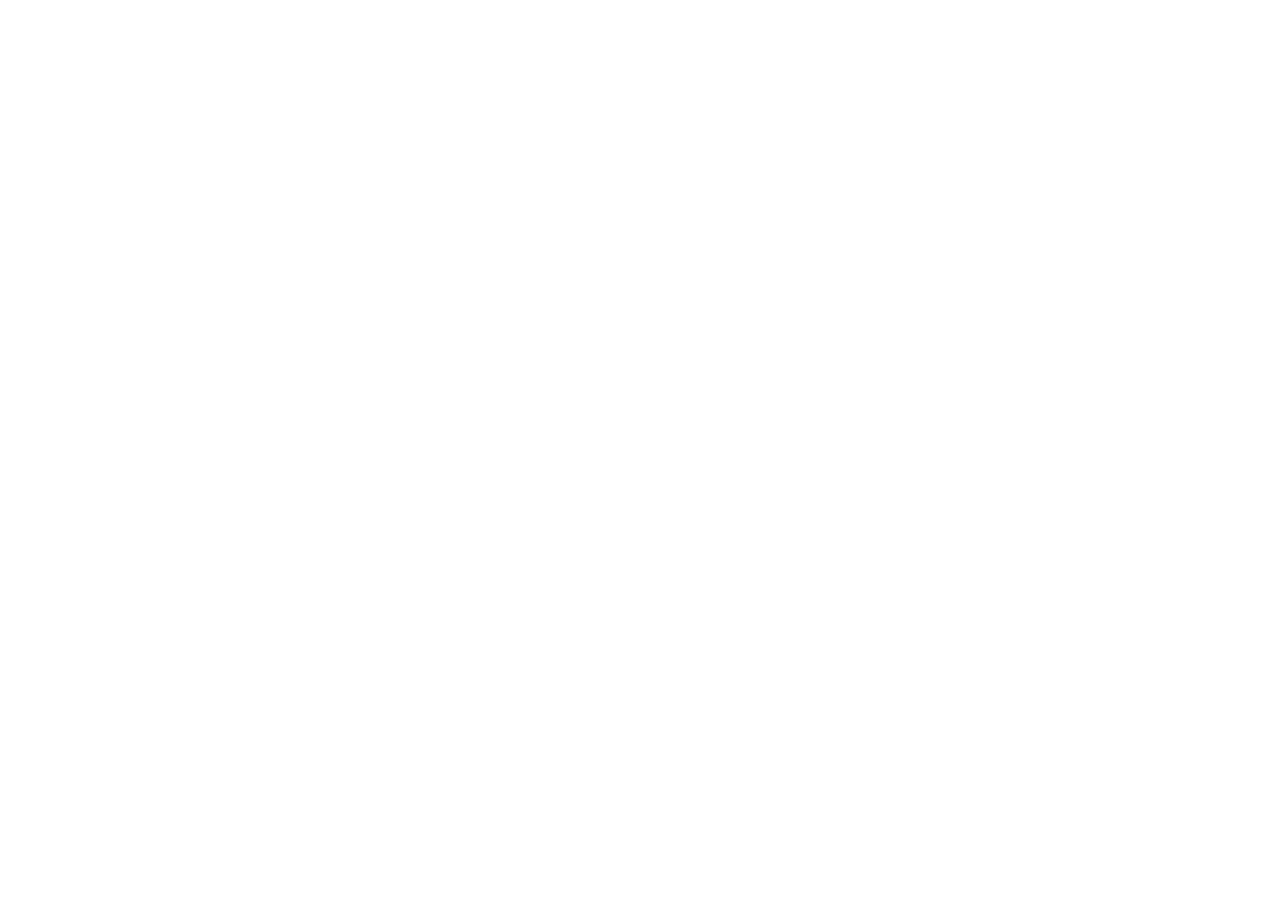
==== practic/index.html @ 1c2b54c4 "add practic day 1" ====
<!DOCTYPE html>
<html lang="en">
<head>
  <meta charset="UTF-8">
  <meta http-equiv="X-UA-Compatible" content="IE=edge">
  <meta name="viewport" content="width=device-width, initial-scale=1.0">
  <title>Document</title>
</head>
<body>
  <script src="app.js"></script>
</body>
</html>
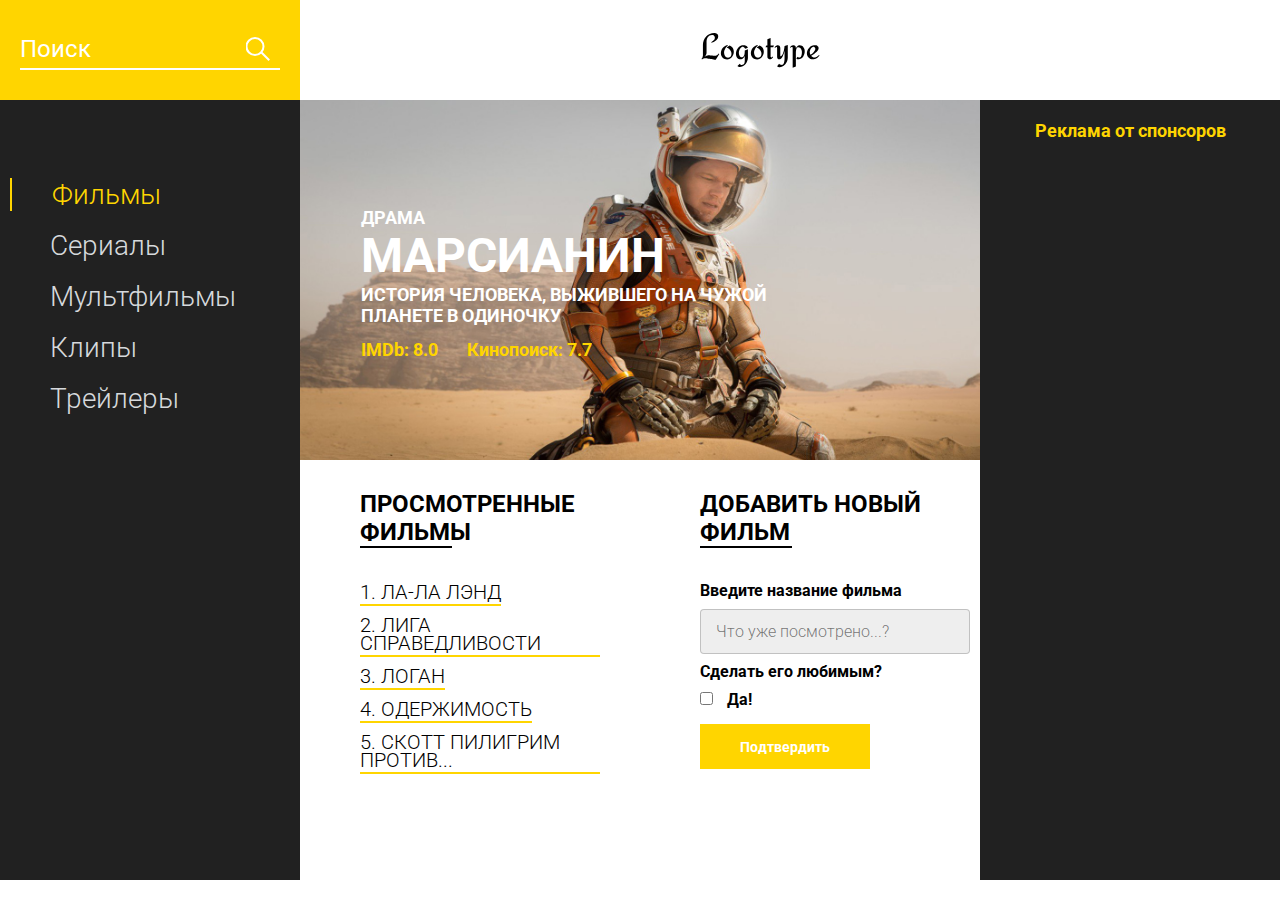
==== commit fd225612: "added day_17; practic" ====
--- a/practic/index.html
+++ b/practic/index.html
@@ -1,12 +1,87 @@
 <!DOCTYPE html>
 <html lang="en">
 <head>
-  <meta charset="UTF-8">
-  <meta http-equiv="X-UA-Compatible" content="IE=edge">
-  <meta name="viewport" content="width=device-width, initial-scale=1.0">
-  <title>Document</title>
+    <meta charset="UTF-8">
+    <meta name="viewport" content="width=device-width, initial-scale=1.0">
+    <title>Movie DB</title>
+    <link href="https://fonts.googleapis.com/css?family=Roboto:300,400,700&display=swap&subset=cyrillic-ext" rel="stylesheet">
+    <link rel="stylesheet" href="css/style.min.css">
 </head>
 <body>
-  <script src="app.js"></script>
+    <header class="header">
+        <div class="header__search">
+            <form action="#">
+                <input type="text" placeholder="Поиск">
+            </form>
+        </div>
+        <div class="header__logo">
+            <img src="icons/Logotype.svg" alt="logo">
+        </div>
+    </header>
+    <main class="promo">
+        <div class="promo__menu">
+            <nav class="promo__menu-list">
+                <ul>
+                    <li><a class="promo__menu-item promo__menu-item_active" href="#">Фильмы</a></li>
+                    <li><a class="promo__menu-item" href="#">Сериалы</a></li>
+                    <li><a class="promo__menu-item" href="#">Мультфильмы</a></li>
+                    <li><a class="promo__menu-item" href="#">Клипы</a></li>
+                    <li><a class="promo__menu-item" href="#">Трейлеры</a></li>
+                </ul>
+            </nav>
+        </div>
+        <div class="promo__content">
+            <div class="promo__bg">
+                <div class="promo__genre">КОМЕДИЯ</div>
+                <div class="promo__title">МАРСИАНИН</div>
+                <div class="promo__descr">ИСТОРИЯ ЧЕЛОВЕКА, ВЫЖИВШЕГО НА ЧУЖОЙ ПЛАНЕТЕ В ОДИНОЧКУ</div>
+                <div class="promo__ratings">
+                    <span>IMDb: 8.0</span>
+                    <span>Кинопоиск: 7.7</span>
+                </div>
+            </div>
+            <div class="promo__interactive">
+                <div>
+                    <div class="promo__interactive-title">ПРОСМОТРЕННЫЕ ФИЛЬМЫ</div>
+                    <ul class="promo__interactive-list">
+                        <li class="promo__interactive-item">ЛОГАН
+                            <div class="delete"></div>
+                        </li>
+                        <li class="promo__interactive-item">ЛИГА СПРАВЕДЛИВОСТИ
+                            <div class="delete"></div>
+                        </li>
+                        <li class="promo__interactive-item">ЛА-ЛА ЛЭНД
+                            <div class="delete"></div>
+                        </li>
+                        <li class="promo__interactive-item">ОДЕРЖИМОСТЬ
+                            <div class="delete"></div>
+                        </li>
+                        <li class="promo__interactive-item">СКОТТ ПИЛИГРИМ ПРОТИВ...
+                            <div class="delete"></div>
+                        </li>
+                    </ul>
+                </div>
+                <div>
+                    <form class="add">
+                        <div class="promo__interactive-title">ДОБАВИТЬ НОВЫЙ ФИЛЬМ</div>
+                        <span>Введите название фильма</span>
+                        <input class="adding__input" type="text" placeholder="Что уже посмотрено...?">
+                        <span>Сделать его любимым?</span>
+                        <input type="checkbox">
+                        <span class="yes">Да!</span>
+                        <button>Подтвердить</button>
+                    </form>
+                </div>
+            </div>
+        </div>
+        <div class="promo__adv">
+            <div class="promo__adv-title">Реклама от спонсоров</div>
+            <img src="img/content_1.jpg" alt="some picture">
+            <img src="img/content_2.jpg" alt="some picture">
+            <img src="img/content_3.png" alt="some picture">
+        </div>
+    </main>
+
+    <script src="js/script.js"></script>
 </body>
 </html>--- a/practic/css/style.min.css
+++ b/practic/css/style.min.css
@@ -0,0 +1,2 @@
+*{-webkit-box-sizing:border-box;box-sizing:border-box;margin:0;padding:0;font-family:'Roboto', sans-serif}.header{display:-webkit-box;display:-ms-flexbox;display:flex;height:100px}.header__search{display:-webkit-box;display:-ms-flexbox;display:flex;-webkit-box-pack:center;-ms-flex-pack:center;justify-content:center;-webkit-box-align:center;-ms-flex-align:center;align-items:center;height:100%;width:300px;background:#FFD500}.header__search form{position:relative;width:260px;height:30px}.header__search form input{width:100%;border:none;border-bottom:2px solid #fff;background-color:transparent;color:#fff;font-size:24px;line-height:28px;padding-bottom:5px;outline:none}.header__search form input::-webkit-input-placeholder{color:#fff}.header__search form input:-ms-input-placeholder{color:#fff}.header__search form input::-ms-input-placeholder{color:#fff}.header__search form input::placeholder{color:#fff}.header__search form:after{content:'';display:block;position:absolute;top:2px;right:10px;background:url("../icons/search.svg") center center/cover no-repeat;width:24px;height:24px}.header__logo{display:-webkit-box;display:-ms-flexbox;display:flex;-webkit-box-pack:center;-ms-flex-pack:center;justify-content:center;-webkit-box-align:center;-ms-flex-align:center;align-items:center;height:100%;width:calc(100% - 360px)}.promo{height:780px;display:-webkit-box;display:-ms-flexbox;display:flex}.promo__menu{width:300px;height:100%;background:#212121;padding:60px 0 0 10px}.promo__menu-item{display:block;font-size:28px;line-height:33px;color:#D6D9DC;text-decoration:none;font-weight:300;padding-left:40px;margin-top:18px}.promo__menu-item:hover{color:#FFD500}.promo__menu-item_active{border-left:2px solid  #FFD500;color:#FFD500}.promo__content{width:calc(100% - 600px)}.promo__bg{height:360px;background:url("../img/mars.webp") center center/cover no-repeat;background-position:top;padding:107px 0 0 61px}.promo__genre{font-weight:bold;font-size:18px;line-height:21px;color:#FFFFFF;text-transform:uppercase}.promo__title{font-weight:bold;font-size:48px;line-height:56px;color:#FFFFFF;text-transform:uppercase}.promo__descr{width:481px;font-weight:bold;font-size:18px;line-height:21px;color:#FFFFFF;text-transform:uppercase}.promo__ratings{margin-top:13px}.promo__ratings span{font-weight:bold;font-size:18px;line-height:21px;color:#FFD500;margin-right:25px}.promo__interactive{display:-webkit-box;display:-ms-flexbox;display:flex}.promo__interactive>div{width:50%;padding:30px 0 0 60px}.promo__interactive-title{display:inline-block;font-weight:bold;font-size:24px;line-height:28px;color:#000000}.promo__interactive-title:after{content:'';display:block;width:33%;height:2px;background-color:#000}.promo__interactive-list{list-style-type:none;margin-top:35px;display:-webkit-box;display:-ms-flexbox;display:flex;-webkit-box-orient:vertical;-webkit-box-direction:normal;-ms-flex-direction:column;flex-direction:column;-webkit-box-align:start;-ms-flex-align:start;align-items:flex-start}.promo__interactive-item{display:inline-block;position:relative;font-weight:300;font-size:20px;line-height:18px;color:#000000;margin-bottom:15px;padding-right:40px;text-transform:uppercase}.promo__interactive-item span{display:block;position:absolute;left:-30px;top:50%;-webkit-transform:translateY(-50%);transform:translateY(-50%);width:20px;height:20px;background:url("../icons/Star.svg") center center/cover no-repeat}.promo__interactive-item:before{content:'';position:absolute;bottom:-5px;display:block;width:calc(100% - 40px);height:2px;background-color:#FFD500}.promo__interactive-item:hover .delete{content:'';display:block;position:absolute;right:0px;top:50%;-webkit-transform:translateY(-50%);transform:translateY(-50%);width:20px;height:20px;background:url("../icons/trash.png") center center/cover no-repeat;cursor:pointer}.promo__interactive .add .promo__interactive-title{margin-bottom:25px}.promo__interactive .add span{display:block;margin:10px 0;font-weight:bold;font-size:16px;line-height:16px;color:#000000}.promo__interactive .add .yes{display:inline;margin-left:10px}.promo__interactive .add input[type="text"]{width:270px;height:45px;line-height:50px;font-size:16px;background:rgba(196,196,196,0.29);border:1px solid rgba(0,0,0,0.19);padding:0 15px;outline:none;border-radius:4px}.promo__interactive .add input[type="text"]::-webkit-input-placeholder{font-weight:300;font-size:16px;color:rgba(0,0,0,0.53)}.promo__interactive .add input[type="text"]:-ms-input-placeholder{font-weight:300;font-size:16px;color:rgba(0,0,0,0.53)}.promo__interactive .add input[type="text"]::-ms-input-placeholder{font-weight:300;font-size:16px;color:rgba(0,0,0,0.53)}.promo__interactive .add input[type="text"]::placeholder{font-weight:300;font-size:16px;color:rgba(0,0,0,0.53)}.promo__interactive .add button{display:block;margin-top:15px;width:170px;height:45px;background:#FFD500;font-weight:bold;font-size:14px;line-height:14px;color:#FFFFFF;border:none;outline:none;cursor:pointer}.promo__interactive .add button:active{-webkit-transform:scale(0.95);transform:scale(0.95)}.promo__adv{background:#212121;width:300px;height:100%}.promo__adv-title{font-weight:bold;font-size:18px;line-height:21px;color:#FFD500;margin:20px 0;text-align:center}.promo__adv img{width:100%;margin-bottom:10px}
+/*# sourceMappingURL=style.min.css.map */